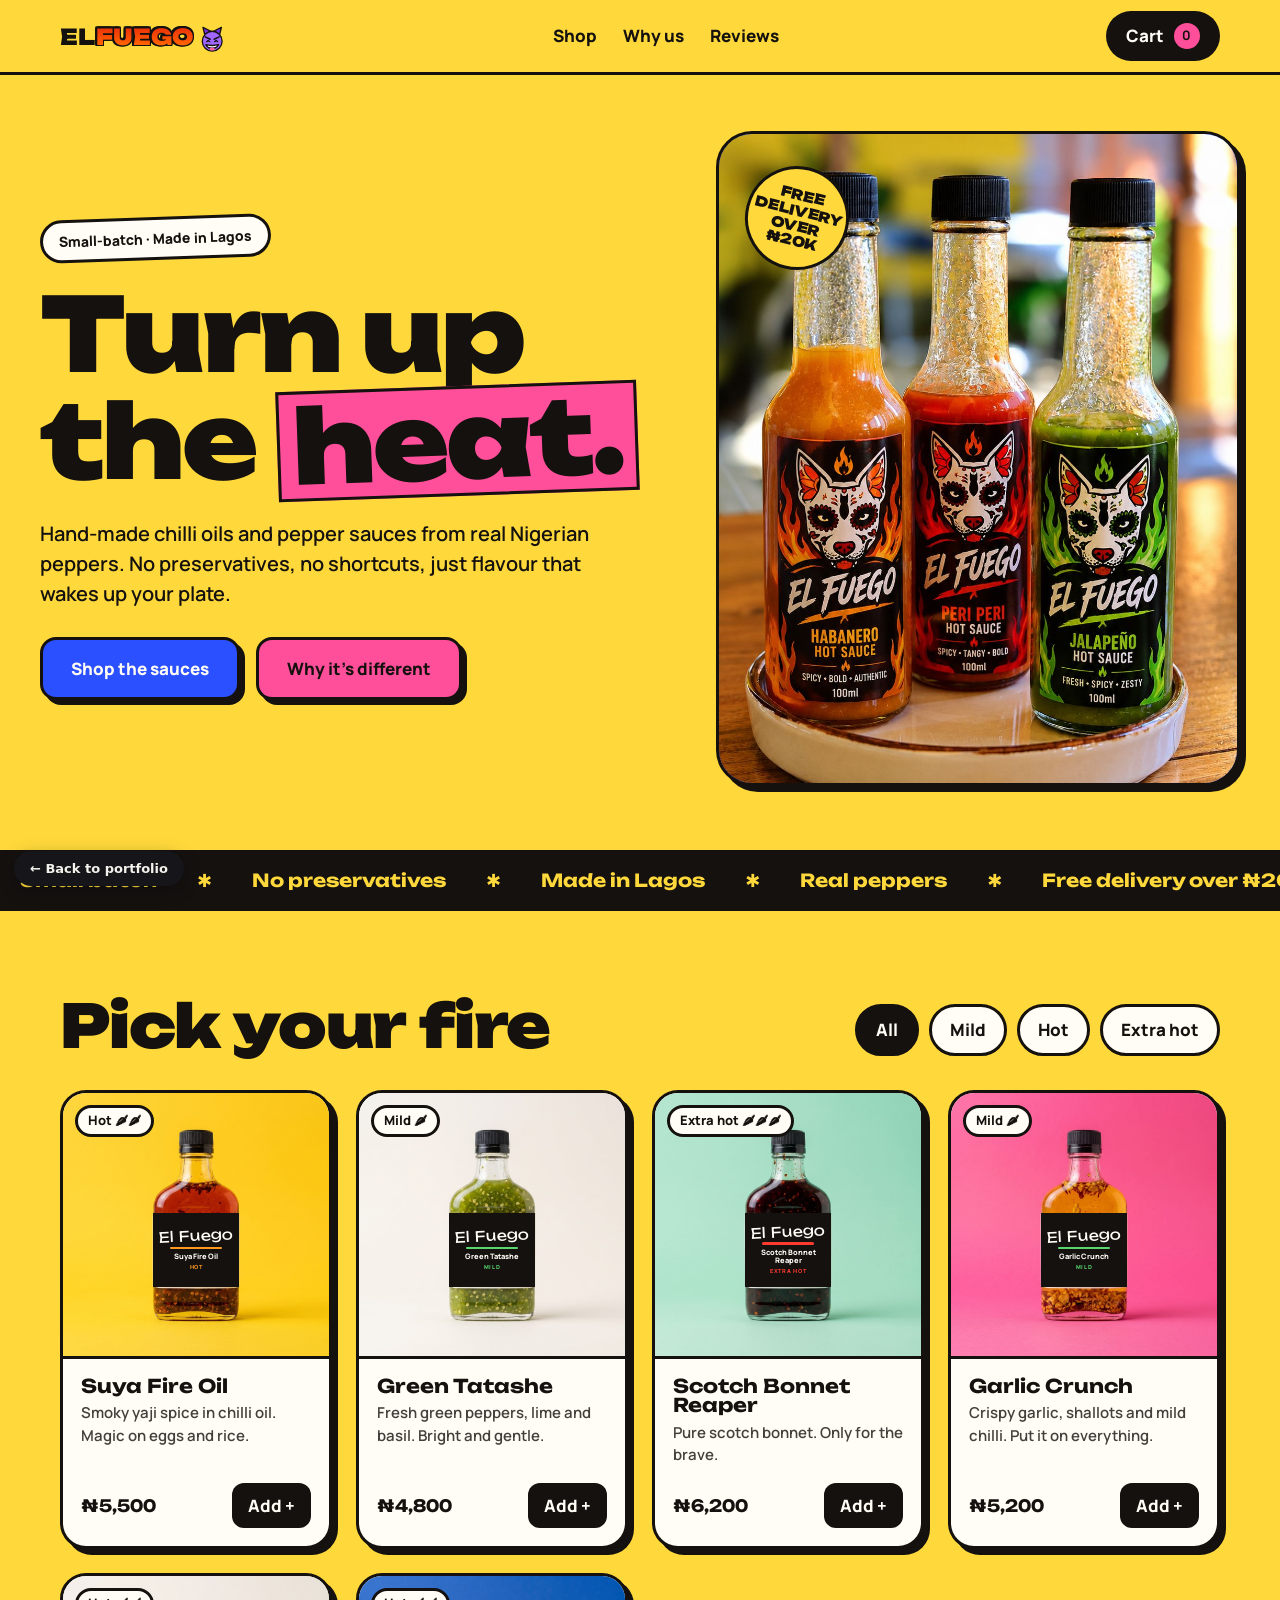
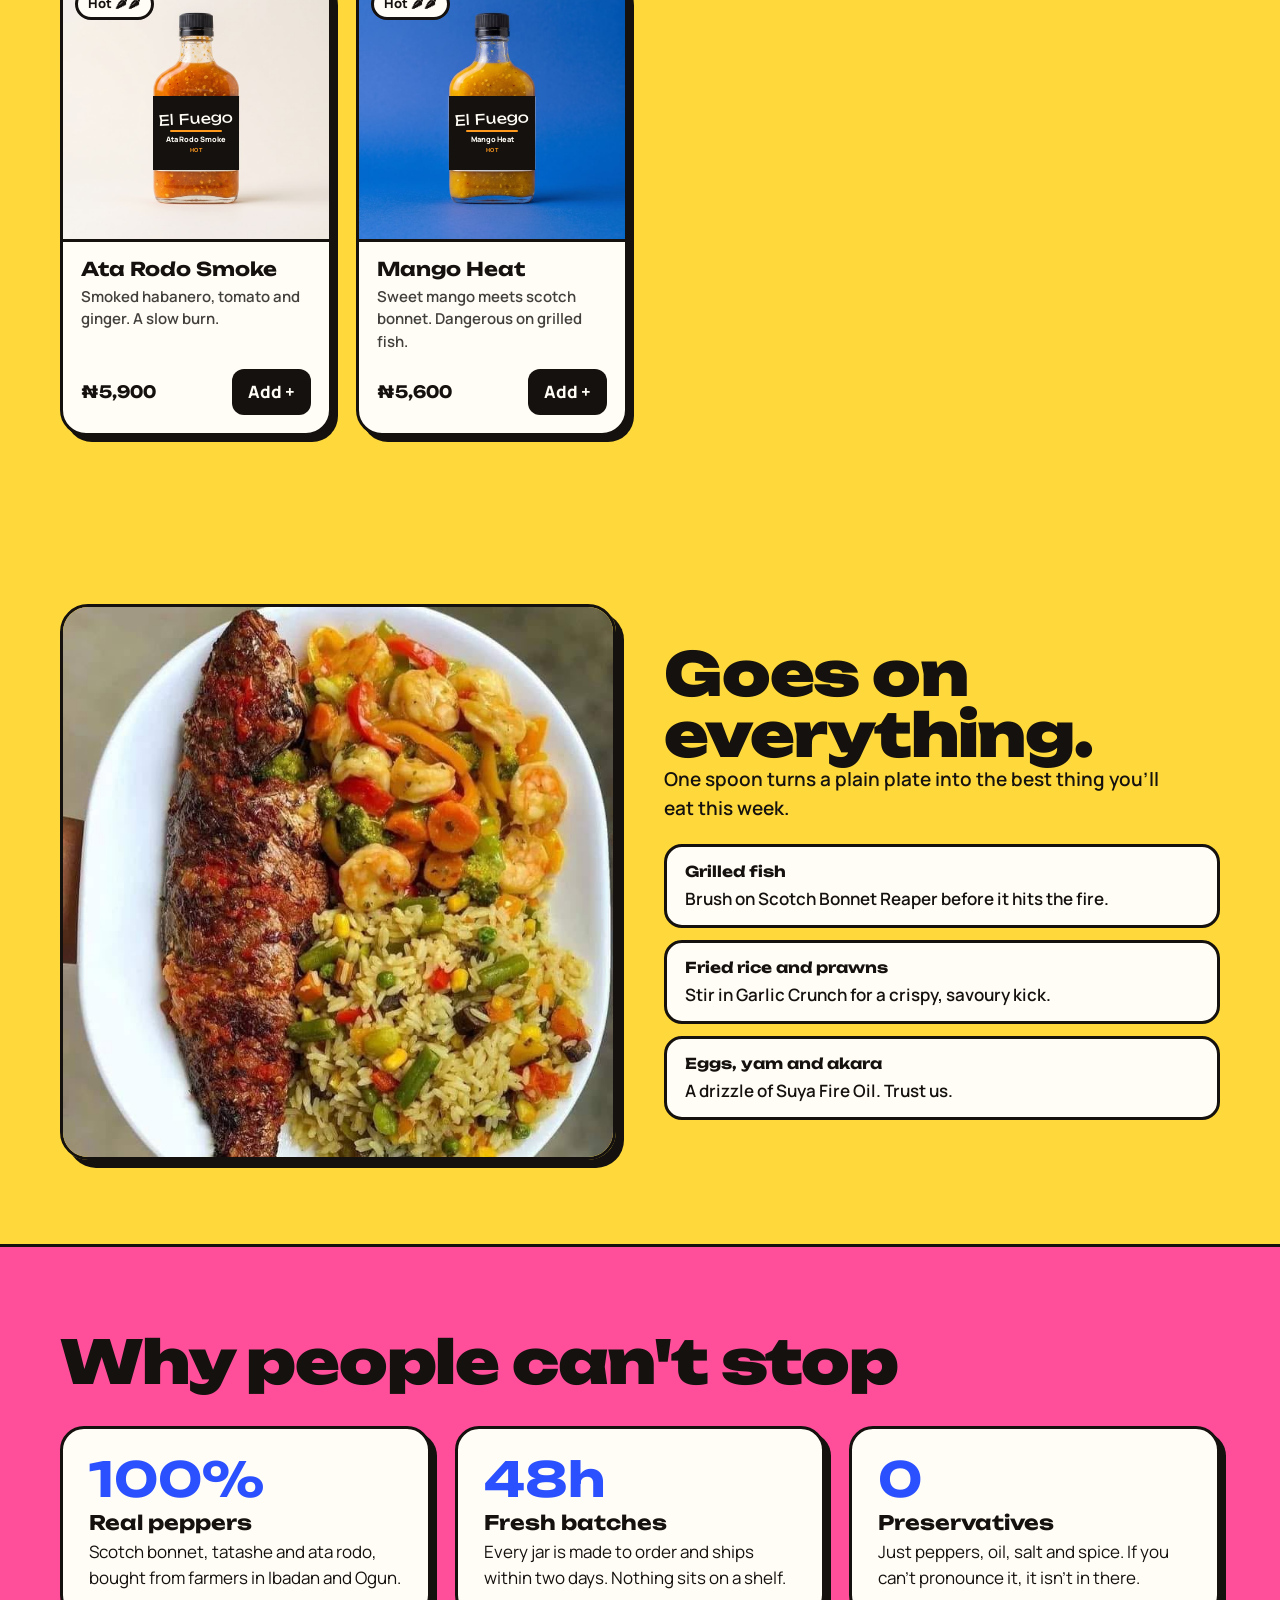
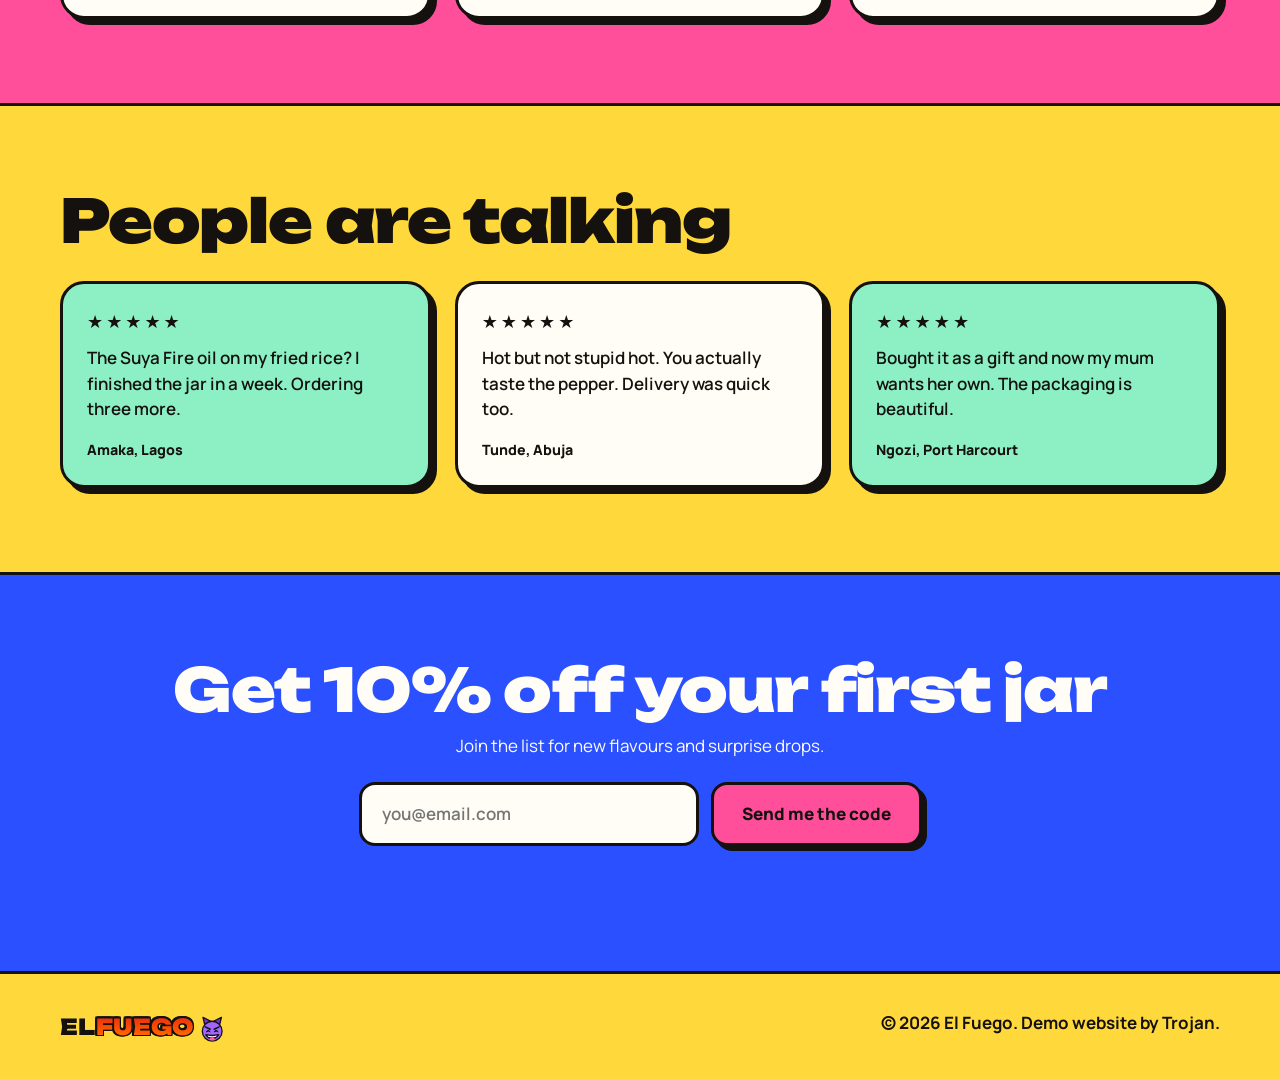
==== public/demos/el-fuego/index.html @ 7ba2b4c5 "Add websites section with three demo sites" ====
<!DOCTYPE html>
<html lang="en">
<head>
<meta name="robots" content="noindex, nofollow">
<meta charset="utf-8">
<meta name="viewport" content="width=device-width, initial-scale=1">
<title>El Fuego</title>
<link rel="preconnect" href="https://fonts.googleapis.com">
<link rel="preconnect" href="https://fonts.gstatic.com" crossorigin>
<link href="https://fonts.googleapis.com/css2?family=Unbounded:wght@500;700;900&family=Manrope:wght@400;600;800&family=Permanent+Marker&display=swap" rel="stylesheet">
<style>
/* Layout idea: loud sticker-style shop. Sunny yellow ground, hot pink and cobalt blocks, thick black outlines, working cart drawer. */
:root{
  --sun:#FFD93B; --pink:#FF4F9A; --cobalt:#2B50FF; --mint:#8CF0C4; --ink:#14110F; --white:#FFFDF5;
  --display:"Unbounded", system-ui, sans-serif; --body:"Manrope", system-ui, sans-serif;
  color-scheme:light;
}
*{box-sizing:border-box;margin:0;padding:0}
html{scroll-behavior:smooth}
body{background:var(--sun);color:var(--ink);font-family:var(--body);font-size:17px;line-height:1.5}
:focus-visible{outline:3px solid var(--cobalt);outline-offset:3px}
a{color:inherit}
.wrap{max-width:1200px;margin:0 auto;padding:0 20px}
h1,h2,h3{font-family:var(--display);line-height:1.02;text-wrap:balance}
.b{border:3px solid var(--ink)}
.shadow{box-shadow:6px 6px 0 var(--ink)}

header{position:sticky;top:0;z-index:30;background:var(--sun);border-bottom:3px solid var(--ink)}
.nav{display:flex;align-items:center;justify-content:space-between;height:72px;gap:12px}
.logo{font-family:var(--display);font-weight:900;font-size:22px;text-decoration:none}
.logo{display:inline-flex;align-items:flex-end;gap:0}
.logo span{background:linear-gradient(180deg,#E01B0C 0%,#FF5A00 22%,#FFB000 44%,#FF5A00 66%,#E01B0C 100%);background-size:100% 300%;-webkit-background-clip:text;background-clip:text;color:transparent;padding:0 .06em;filter:drop-shadow(1.4px 0 0 var(--ink)) drop-shadow(-1.4px 0 0 var(--ink)) drop-shadow(0 1.4px 0 var(--ink)) drop-shadow(0 -1.4px 0 var(--ink));animation:blaze 2.4s linear infinite}
@keyframes blaze{to{background-position:0 -300%}}
.demon{width:1.2em;height:1.2em;margin:0 0 .02em 4px;overflow:visible;animation:dshake 2.4s linear infinite;transform-origin:50% 80%}
@keyframes dshake{0%,50%{transform:rotate(0) translateY(0)}54%{transform:rotate(-7deg) translateY(-2px)}60%{transform:rotate(7deg) translateY(0)}66%{transform:rotate(-6deg) translateY(-2px)}72%{transform:rotate(5deg) translateY(0)}78%{transform:rotate(-3deg)}84%,100%{transform:rotate(0)}}
.nav ul{display:flex;gap:26px;list-style:none;font-weight:800}
.nav a{text-decoration:none}
.nav ul a:hover{text-decoration:underline;text-decoration-thickness:3px}
.cartbtn{background:var(--ink);color:var(--white);border:0;font:inherit;font-weight:800;padding:12px 20px;border-radius:999px;cursor:pointer;display:flex;gap:10px;align-items:center}
.cartbtn b{background:var(--pink);color:var(--ink);border-radius:999px;min-width:26px;height:26px;display:grid;place-items:center;font-size:13px}
.cartbtn.pop{animation:pop .35s}
@keyframes pop{50%{transform:scale(1.12) rotate(-3deg)}}

.hero{padding:56px 0 64px;display:grid;grid-template-columns:1.1fr .9fr;gap:36px;align-items:center}
.pill{display:inline-block;background:var(--white);padding:8px 16px;border-radius:999px;font-weight:800;font-size:14px;transform:rotate(-2deg)}
.hero h1{font-size:clamp(46px,8vw,104px);font-weight:900;margin:22px 0;letter-spacing:-.03em}
.hero h1 mark{background:var(--pink);color:var(--ink);padding:0 .12em;display:inline-block;transform:rotate(-2deg);border:3px solid var(--ink)}
.hero p{font-size:20px;max-width:44ch;margin-bottom:28px;font-weight:600}
.btn{display:inline-block;background:var(--cobalt);color:var(--white);font:inherit;font-weight:800;padding:16px 28px;border:3px solid var(--ink);border-radius:16px;text-decoration:none;cursor:pointer;box-shadow:5px 5px 0 var(--ink);transition:transform .15s, box-shadow .15s}
.btn:hover{transform:translate(-2px,-2px);box-shadow:8px 8px 0 var(--ink)}
.btn:active{transform:translate(3px,3px);box-shadow:2px 2px 0 var(--ink)}
.btn.pink{background:var(--pink);color:var(--ink)}
.stage{position:relative;aspect-ratio:4/5;background:var(--cobalt);border-radius:36px;display:grid;place-items:center;overflow:hidden}
.hero-photo{position:absolute;inset:0;width:100%;height:100%;object-fit:cover;object-position:50% 60%;transition:transform .6s}
.stage:hover .hero-photo{transform:scale(1.04)}
.burst{position:absolute;top:5%;left:5%;width:104px;height:104px;background:var(--sun);border:3px solid var(--ink);border-radius:50%;display:grid;place-items:center;text-align:center;font-family:var(--display);font-weight:900;font-size:14px;line-height:1.1;transform:rotate(14deg);z-index:3}

.ticker{background:var(--ink);color:var(--sun);overflow:hidden;white-space:nowrap;padding:14px 0;font-family:var(--display);font-weight:700;font-size:18px;border-block:3px solid var(--ink)}
.ticker div{display:inline-block;animation:slide 30s linear infinite}
.ticker span{margin:0 20px}
@keyframes slide{to{transform:translateX(-50%)}}

section{padding:84px 0}
.head{display:flex;justify-content:space-between;align-items:end;gap:20px;flex-wrap:wrap;margin-bottom:34px}
h2{font-size:clamp(32px,5vw,60px);font-weight:900;letter-spacing:-.02em}
.filters{display:flex;gap:10px;flex-wrap:wrap}
.chip{font:inherit;font-weight:800;color:var(--ink);padding:10px 18px;background:var(--white);border:3px solid var(--ink);border-radius:999px;cursor:pointer}
.chip[aria-pressed="true"]{background:var(--ink);color:var(--white)}

.grid{display:grid;grid-template-columns:repeat(auto-fill,minmax(260px,1fr));gap:24px}
.card{background:var(--white);border:3px solid var(--ink);border-radius:26px;overflow:hidden;box-shadow:6px 6px 0 var(--ink);display:flex;flex-direction:column;transition:transform .2s}
.card:hover{transform:translateY(-6px) rotate(-.6deg)}
.card .art{aspect-ratio:1;border-bottom:3px solid var(--ink);position:relative;overflow:hidden;container-type:inline-size}
.card .art img{width:100%;height:100%;object-fit:cover;display:block;transition:transform .5s}
.card:hover .art img{transform:scale(1.05)}
.plabel{position:absolute;left:33.9%;top:45.8%;width:32.4%;height:28%;display:flex;flex-direction:column;align-items:center;justify-content:center;text-align:center;gap:1.1cqw;background:#14110F;color:#FFFDF5;pointer-events:none;transition:transform .5s;overflow:hidden}
.card:hover .plabel{transform:scale(1.05)}
.plabel b{font-family:"Permanent Marker",var(--display);font-weight:400;font-size:5.4cqw;letter-spacing:.01em;line-height:1;transform:rotate(-3deg)}
.plabel i{display:block;width:60%;height:.9cqw;border-radius:1cqw}
.plabel span{font-weight:800;font-size:2.8cqw;line-height:1.1;padding:0 1cqw}
.plabel small{font-weight:800;font-size:2.1cqw;letter-spacing:.14em;text-transform:uppercase}
.heat{z-index:2;position:absolute;left:12px;top:12px;background:var(--white);border:3px solid var(--ink);border-radius:999px;padding:3px 10px;font-weight:800;font-size:13px}
.card .body{padding:18px;display:flex;flex-direction:column;gap:6px;flex:1}
.card h3{font-size:19px;font-weight:700}
.card p{font-size:15px;font-weight:600;opacity:.8;flex:1}
.row{display:flex;justify-content:space-between;align-items:center;margin-top:10px}
.price{font-family:var(--display);font-weight:700;font-variant-numeric:tabular-nums}
.add{background:var(--ink);color:var(--white);border:0;font:inherit;font-weight:800;padding:10px 16px;border-radius:12px;cursor:pointer}
.add:hover{background:var(--pink);color:var(--ink)}

.plate .grid2{display:grid;grid-template-columns:1fr 1fr;gap:48px;align-items:center}
.plate img{width:100%;height:auto;aspect-ratio:1;object-fit:cover;border:3px solid var(--ink);border-radius:28px;box-shadow:8px 8px 0 var(--ink);display:block}
.plate p.lead{font-weight:600;font-size:19px;max-width:42ch;margin-bottom:22px}
.pairs{list-style:none;display:grid;gap:12px}
.pairs li{background:var(--white);border:3px solid var(--ink);border-radius:18px;padding:14px 18px;font-weight:600}
.pairs b{font-family:var(--display);font-size:15px;display:block;margin-bottom:2px}
.why{background:var(--pink);border-block:3px solid var(--ink)}
.why .cols{display:grid;grid-template-columns:repeat(3,1fr);gap:24px;margin-top:34px}
.why .col{background:var(--white);border:3px solid var(--ink);border-radius:24px;padding:26px;box-shadow:6px 6px 0 var(--ink)}
.why .col b{font-family:var(--display);font-size:48px;display:block;color:var(--cobalt);line-height:1}
.why h3{font-size:20px;margin:10px 0 6px}

.reviews{display:grid;grid-template-columns:repeat(3,1fr);gap:24px;margin-top:30px}
.rev{background:var(--mint);border:3px solid var(--ink);border-radius:24px;padding:24px;box-shadow:6px 6px 0 var(--ink)}
.rev:nth-child(2){background:var(--white)}
.rev .stars{letter-spacing:3px;font-size:18px}
.rev p{margin:10px 0 14px;font-weight:600}
.rev small{font-weight:800}

.news{background:var(--cobalt);color:var(--white);border-block:3px solid var(--ink);text-align:center}
.news h2{margin-bottom:12px}
.news form{display:flex;gap:12px;justify-content:center;flex-wrap:wrap;margin-top:24px}
.news input{font:inherit;font-weight:600;padding:16px 20px;border:3px solid var(--ink);border-radius:16px;min-width:min(340px,100%);background:var(--white);color:var(--ink)}
.msg{margin-top:16px;font-weight:800;min-height:1.5em}

footer{padding:36px 0;font-weight:700}
footer .wrap{display:flex;justify-content:space-between;gap:16px;flex-wrap:wrap}

/* cart drawer */
.scrim{position:fixed;inset:0;background:rgba(20,17,15,.55);opacity:0;pointer-events:none;transition:.25s;z-index:40}
.scrim.on{opacity:1;pointer-events:auto}
.drawer{position:fixed;top:0;right:0;bottom:0;width:min(420px,100%);background:var(--white);border-left:3px solid var(--ink);z-index:50;transform:translateX(100%);transition:transform .3s;display:flex;flex-direction:column}
.drawer.on{transform:none}
.drawer header{position:static;display:flex;justify-content:space-between;align-items:center;padding:18px 20px;background:var(--pink)}
.drawer h2{font-size:24px}
.x{background:var(--ink);color:var(--white);border:0;width:38px;height:38px;border-radius:50%;font-size:18px;cursor:pointer}
.lines{flex:1;overflow:auto;padding:12px 20px}
.line{display:grid;grid-template-columns:56px 1fr auto;gap:12px;align-items:center;padding:14px 0;border-bottom:2px dashed var(--ink)}
.line .sw{width:56px;height:56px;border-radius:14px;border:3px solid var(--ink);overflow:hidden;background:var(--sun)}
.line .sw img{width:100%;height:100%;object-fit:cover;display:block;transform:scale(1.9);transform-origin:50% 54%}
.line b{display:block;font-size:15px}
.qty{display:flex;align-items:center;gap:8px;margin-top:4px}
.qty button{color:var(--ink);font:inherit;font-weight:800;line-height:1;width:26px;height:26px;border-radius:8px;border:2px solid var(--ink);background:var(--sun);font-weight:800;cursor:pointer}
.empty{padding:40px 0;text-align:center;font-weight:700}
.foot{padding:18px 20px;border-top:3px solid var(--ink);background:var(--sun)}
.tot{display:flex;justify-content:space-between;font-family:var(--display);font-weight:700;margin-bottom:14px}
.foot .btn{width:100%;text-align:center}
.thanks{margin-top:12px;font-weight:800;text-align:center}

@media (max-width:860px){
  .hero,.plate .grid2{grid-template-columns:1fr}
  .why .cols,.reviews{grid-template-columns:1fr}
  .nav ul{display:none}
  section{padding:56px 0}
}
@media (prefers-reduced-motion:reduce){*{animation:none!important;transition:none!important;scroll-behavior:auto!important}}
</style>
</head>
<body>
<header>
  <div class="wrap nav">
    <a class="logo" href="#top" aria-label="El Fuego">EL <span>FUEGO</span><svg class="demon" viewBox="0 0 40 40" aria-hidden="true"><path d="M9 14 L6 2 L18 8Z" fill="#7A2FE0" stroke="#14110F" stroke-width="2" stroke-linejoin="round"/><path d="M31 14 L34 2 L22 8Z" fill="#7A2FE0" stroke="#14110F" stroke-width="2" stroke-linejoin="round"/><circle cx="20" cy="23" r="15" fill="#A066FF" stroke="#14110F" stroke-width="2"/><path d="M9.5 16.5 L17 20 M30.5 16.5 L23 20" stroke="#14110F" stroke-width="2.3" stroke-linecap="round"/><path d="M12.1 23 Q14 20.5 15.9 23 Q14 25.5 12.1 23Z" fill="#14110F" stroke="#14110F" stroke-width="1.4" stroke-linejoin="round"><animate attributeName="d" dur="2.4s" repeatCount="indefinite" calcMode="spline" keyTimes="0;0.35;0.5;0.8;0.95;1" keySplines="0.45 0 0.2 1;0.45 0 0.2 1;0.45 0 0.2 1;0.45 0 0.2 1;0.45 0 0.2 1" values="M12.1 23 Q14 20.5 15.9 23 Q14 25.5 12.1 23Z;M12.1 23 Q14 20.5 15.9 23 Q14 25.5 12.1 23Z;M11 24 Q14 19.5 17 24 Q14 21.8 11 24Z;M11 24 Q14 19.5 17 24 Q14 21.8 11 24Z;M12.1 23 Q14 20.5 15.9 23 Q14 25.5 12.1 23Z;M12.1 23 Q14 20.5 15.9 23 Q14 25.5 12.1 23Z"/></path><path d="M24.1 23 Q26 20.5 27.9 23 Q26 25.5 24.1 23Z" fill="#14110F" stroke="#14110F" stroke-width="1.4" stroke-linejoin="round"><animate attributeName="d" dur="2.4s" repeatCount="indefinite" calcMode="spline" keyTimes="0;0.35;0.5;0.8;0.95;1" keySplines="0.45 0 0.2 1;0.45 0 0.2 1;0.45 0 0.2 1;0.45 0 0.2 1;0.45 0 0.2 1" values="M24.1 23 Q26 20.5 27.9 23 Q26 25.5 24.1 23Z;M24.1 23 Q26 20.5 27.9 23 Q26 25.5 24.1 23Z;M23 24 Q26 19.5 29 24 Q26 21.8 23 24Z;M23 24 Q26 19.5 29 24 Q26 21.8 23 24Z;M24.1 23 Q26 20.5 27.9 23 Q26 25.5 24.1 23Z;M24.1 23 Q26 20.5 27.9 23 Q26 25.5 24.1 23Z"/></path><path d="M11 29 Q20 35.5 29 29 Q20 35.5 11 29Z" fill="#2A0A3A" fill-opacity="0" stroke="#14110F" stroke-width="2.3" stroke-linejoin="round" stroke-linecap="round"><animate attributeName="d" dur="2.4s" repeatCount="indefinite" calcMode="spline" keyTimes="0;0.35;0.5;0.8;0.95;1" keySplines="0.45 0 0.2 1;0.45 0 0.2 1;0.45 0 0.2 1;0.45 0 0.2 1;0.45 0 0.2 1" values="M11 29 Q20 35.5 29 29 Q20 35.5 11 29Z;M11 29 Q20 35.5 29 29 Q20 35.5 11 29Z;M10.5 28.5 Q20 41 29.5 28.5 Q20 30.5 10.5 28.5Z;M10.5 28.5 Q20 41 29.5 28.5 Q20 30.5 10.5 28.5Z;M11 29 Q20 35.5 29 29 Q20 35.5 11 29Z;M11 29 Q20 35.5 29 29 Q20 35.5 11 29Z"/><animate attributeName="fill-opacity" dur="2.4s" repeatCount="indefinite" calcMode="spline" keyTimes="0;0.35;0.5;0.8;0.95;1" keySplines="0.45 0 0.2 1;0.45 0 0.2 1;0.45 0 0.2 1;0.45 0 0.2 1;0.45 0 0.2 1" values="0;0;1;1;0;0"/></path><path d="M13 29.6 Q20 32 27 29.6 L26 31.6 Q20 33.6 14 31.6Z" fill="#fff" opacity="0"><animate attributeName="opacity" dur="2.4s" repeatCount="indefinite" calcMode="spline" keyTimes="0;0.35;0.5;0.8;0.95;1" keySplines="0.45 0 0.2 1;0.45 0 0.2 1;0.45 0 0.2 1;0.45 0 0.2 1;0.45 0 0.2 1" values="0;0;1;1;0;0"/></path><ellipse cx="20" cy="35" rx="4.2" ry="2.2" fill="#FF5C9A" opacity="0"><animate attributeName="opacity" dur="2.4s" repeatCount="indefinite" calcMode="spline" keyTimes="0;0.35;0.5;0.8;0.95;1" keySplines="0.45 0 0.2 1;0.45 0 0.2 1;0.45 0 0.2 1;0.45 0 0.2 1;0.45 0 0.2 1" values="0;0;1;1;0;0"/></ellipse></svg></a>
    <ul>
      <li><a href="#shop">Shop</a></li>
      <li><a href="#why">Why us</a></li>
      <li><a href="#reviews">Reviews</a></li>
    </ul>
    <button class="cartbtn" id="openCart" aria-label="Open cart">Cart <b id="count">0</b></button>
  </div>
</header>

<main id="top">
<div class="wrap hero">
  <div>
    <span class="pill b">Small-batch · Made in Lagos</span>
    <h1>Turn up the <mark>heat.</mark></h1>
    <p>Hand-made chilli oils and pepper sauces from real Nigerian peppers. No preservatives, no shortcuts, just flavour that wakes up your plate.</p>
    <div style="display:flex;gap:16px;flex-wrap:wrap">
      <a class="btn" href="#shop">Shop the sauces</a>
      <a class="btn pink" href="#why">Why it's different</a>
    </div>
  </div>
  <div class="stage b shadow" aria-hidden="true">
    <div class="burst">FREE<br>DELIVERY<br>OVER ₦20K</div>
    <img class="hero-photo" src="img/hero.jpg" alt="Three El Fuego hot sauce bottles: habanero, peri peri and jalapeño" width="1000" height="1606" fetchpriority="high">
  </div>
</div>

<div class="ticker" aria-hidden="true"><div id="tick"></div></div>

<section id="shop">
  <div class="wrap">
    <div class="head">
      <h2>Pick your fire</h2>
      <div class="filters" id="filters">
        <button class="chip" aria-pressed="true" data-f="all">All</button>
        <button class="chip" aria-pressed="false" data-f="mild">Mild</button>
        <button class="chip" aria-pressed="false" data-f="hot">Hot</button>
        <button class="chip" aria-pressed="false" data-f="extra">Extra hot</button>
      </div>
    </div>
    <div class="grid" id="grid"></div>
  </div>
</section>

<section class="plate">
  <div class="wrap grid2">
    <img src="img/lifestyle.jpg" alt="Plate of grilled fish, prawns and fried rice" loading="lazy" width="1000" height="1000">
    <div>
      <h2>Goes on everything.</h2>
      <p class="lead">One spoon turns a plain plate into the best thing you'll eat this week.</p>
      <ul class="pairs">
        <li><b>Grilled fish</b>Brush on Scotch Bonnet Reaper before it hits the fire.</li>
        <li><b>Fried rice and prawns</b>Stir in Garlic Crunch for a crispy, savoury kick.</li>
        <li><b>Eggs, yam and akara</b>A drizzle of Suya Fire Oil. Trust us.</li>
      </ul>
    </div>
  </div>
</section>

<section class="why" id="why">
  <div class="wrap">
    <h2>Why people can't stop</h2>
    <div class="cols">
      <div class="col"><b>100%</b><h3>Real peppers</h3><p>Scotch bonnet, tatashe and ata rodo, bought from farmers in Ibadan and Ogun.</p></div>
      <div class="col"><b>48h</b><h3>Fresh batches</h3><p>Every jar is made to order and ships within two days. Nothing sits on a shelf.</p></div>
      <div class="col"><b>0</b><h3>Preservatives</h3><p>Just peppers, oil, salt and spice. If you can't pronounce it, it isn't in there.</p></div>
    </div>
  </div>
</section>

<section id="reviews">
  <div class="wrap">
    <h2>People are talking</h2>
    <div class="reviews">
      <div class="rev b"><div class="stars">★★★★★</div><p>The Suya Fire oil on my fried rice? I finished the jar in a week. Ordering three more.</p><small>Amaka, Lagos</small></div>
      <div class="rev b"><div class="stars">★★★★★</div><p>Hot but not stupid hot. You actually taste the pepper. Delivery was quick too.</p><small>Tunde, Abuja</small></div>
      <div class="rev b"><div class="stars">★★★★★</div><p>Bought it as a gift and now my mum wants her own. The packaging is beautiful.</p><small>Ngozi, Port Harcourt</small></div>
    </div>
  </div>
</section>

<section class="news">
  <div class="wrap">
    <h2>Get 10% off your first jar</h2>
    <p>Join the list for new flavours and surprise drops.</p>
    <form id="news">
      <input id="email" type="email" required placeholder="you@email.com" aria-label="Email address">
      <button class="btn pink" type="submit">Send me the code</button>
    </form>
    <div class="msg" id="msg" role="status"></div>
  </div>
</section>
</main>

<footer><div class="wrap"><a class="logo" href="#top" aria-label="El Fuego" style="color:var(--ink)">EL <span>FUEGO</span><svg class="demon" viewBox="0 0 40 40" aria-hidden="true"><path d="M9 14 L6 2 L18 8Z" fill="#7A2FE0" stroke="#14110F" stroke-width="2" stroke-linejoin="round"/><path d="M31 14 L34 2 L22 8Z" fill="#7A2FE0" stroke="#14110F" stroke-width="2" stroke-linejoin="round"/><circle cx="20" cy="23" r="15" fill="#A066FF" stroke="#14110F" stroke-width="2"/><path d="M9.5 16.5 L17 20 M30.5 16.5 L23 20" stroke="#14110F" stroke-width="2.3" stroke-linecap="round"/><path d="M12.1 23 Q14 20.5 15.9 23 Q14 25.5 12.1 23Z" fill="#14110F" stroke="#14110F" stroke-width="1.4" stroke-linejoin="round"><animate attributeName="d" dur="2.4s" repeatCount="indefinite" calcMode="spline" keyTimes="0;0.35;0.5;0.8;0.95;1" keySplines="0.45 0 0.2 1;0.45 0 0.2 1;0.45 0 0.2 1;0.45 0 0.2 1;0.45 0 0.2 1" values="M12.1 23 Q14 20.5 15.9 23 Q14 25.5 12.1 23Z;M12.1 23 Q14 20.5 15.9 23 Q14 25.5 12.1 23Z;M11 24 Q14 19.5 17 24 Q14 21.8 11 24Z;M11 24 Q14 19.5 17 24 Q14 21.8 11 24Z;M12.1 23 Q14 20.5 15.9 23 Q14 25.5 12.1 23Z;M12.1 23 Q14 20.5 15.9 23 Q14 25.5 12.1 23Z"/></path><path d="M24.1 23 Q26 20.5 27.9 23 Q26 25.5 24.1 23Z" fill="#14110F" stroke="#14110F" stroke-width="1.4" stroke-linejoin="round"><animate attributeName="d" dur="2.4s" repeatCount="indefinite" calcMode="spline" keyTimes="0;0.35;0.5;0.8;0.95;1" keySplines="0.45 0 0.2 1;0.45 0 0.2 1;0.45 0 0.2 1;0.45 0 0.2 1;0.45 0 0.2 1" values="M24.1 23 Q26 20.5 27.9 23 Q26 25.5 24.1 23Z;M24.1 23 Q26 20.5 27.9 23 Q26 25.5 24.1 23Z;M23 24 Q26 19.5 29 24 Q26 21.8 23 24Z;M23 24 Q26 19.5 29 24 Q26 21.8 23 24Z;M24.1 23 Q26 20.5 27.9 23 Q26 25.5 24.1 23Z;M24.1 23 Q26 20.5 27.9 23 Q26 25.5 24.1 23Z"/></path><path d="M11 29 Q20 35.5 29 29 Q20 35.5 11 29Z" fill="#2A0A3A" fill-opacity="0" stroke="#14110F" stroke-width="2.3" stroke-linejoin="round" stroke-linecap="round"><animate attributeName="d" dur="2.4s" repeatCount="indefinite" calcMode="spline" keyTimes="0;0.35;0.5;0.8;0.95;1" keySplines="0.45 0 0.2 1;0.45 0 0.2 1;0.45 0 0.2 1;0.45 0 0.2 1;0.45 0 0.2 1" values="M11 29 Q20 35.5 29 29 Q20 35.5 11 29Z;M11 29 Q20 35.5 29 29 Q20 35.5 11 29Z;M10.5 28.5 Q20 41 29.5 28.5 Q20 30.5 10.5 28.5Z;M10.5 28.5 Q20 41 29.5 28.5 Q20 30.5 10.5 28.5Z;M11 29 Q20 35.5 29 29 Q20 35.5 11 29Z;M11 29 Q20 35.5 29 29 Q20 35.5 11 29Z"/><animate attributeName="fill-opacity" dur="2.4s" repeatCount="indefinite" calcMode="spline" keyTimes="0;0.35;0.5;0.8;0.95;1" keySplines="0.45 0 0.2 1;0.45 0 0.2 1;0.45 0 0.2 1;0.45 0 0.2 1;0.45 0 0.2 1" values="0;0;1;1;0;0"/></path><path d="M13 29.6 Q20 32 27 29.6 L26 31.6 Q20 33.6 14 31.6Z" fill="#fff" opacity="0"><animate attributeName="opacity" dur="2.4s" repeatCount="indefinite" calcMode="spline" keyTimes="0;0.35;0.5;0.8;0.95;1" keySplines="0.45 0 0.2 1;0.45 0 0.2 1;0.45 0 0.2 1;0.45 0 0.2 1;0.45 0 0.2 1" values="0;0;1;1;0;0"/></path><ellipse cx="20" cy="35" rx="4.2" ry="2.2" fill="#FF5C9A" opacity="0"><animate attributeName="opacity" dur="2.4s" repeatCount="indefinite" calcMode="spline" keyTimes="0;0.35;0.5;0.8;0.95;1" keySplines="0.45 0 0.2 1;0.45 0 0.2 1;0.45 0 0.2 1;0.45 0 0.2 1;0.45 0 0.2 1" values="0;0;1;1;0;0"/></ellipse></svg></a><span>© 2026 El Fuego. Demo website by Trojan.</span></div></footer>

<div class="scrim" id="scrim"></div>
<aside class="drawer" id="drawer" aria-label="Shopping cart">
  <header><h2>Your cart</h2><button class="x" id="closeCart" aria-label="Close cart">✕</button></header>
  <div class="lines" id="lines"></div>
  <div class="foot">
    <div class="tot"><span>Total</span><span id="total">₦0</span></div>
    <button class="btn" id="checkout">Checkout</button>
    <div class="thanks" id="thanks" role="status"></div>
  </div>
</aside>

<script>
const P=[
 {f:"suya",id:1,n:"Suya Fire Oil",d:"Smoky yaji spice in chilli oil. Magic on eggs and rice.",p:5500,h:"hot",c:"#FF4F9A",bg:"#FFD93B"},
 {f:"tatashe",id:2,n:"Green Tatashe",d:"Fresh green peppers, lime and basil. Bright and gentle.",p:4800,h:"mild",c:"#2FBF71",bg:"#FFFDF5"},
 {f:"reaper",id:3,n:"Scotch Bonnet Reaper",d:"Pure scotch bonnet. Only for the brave.",p:6200,h:"extra",c:"#E02B1F",bg:"#8CF0C4"},
 {f:"garlic",id:4,n:"Garlic Crunch",d:"Crispy garlic, shallots and mild chilli. Put it on everything.",p:5200,h:"mild",c:"#F5A623",bg:"#FF4F9A"},
 {f:"ata",id:5,n:"Ata Rodo Smoke",d:"Smoked habanero, tomato and ginger. A slow burn.",p:5900,h:"hot",c:"#FF7A1A",bg:"#FFFDF5"},
 {f:"mango",id:6,n:"Mango Heat",d:"Sweet mango meets scotch bonnet. Dangerous on grilled fish.",p:5600,h:"hot",c:"#FFB400",bg:"#2B50FF"}
];
const HC={mild:"#5BD66F",hot:"#FF9A1F",extra:"#FF3B2F"};
const HL={mild:"Mild 🌶",hot:"Hot 🌶🌶",extra:"Extra hot 🌶🌶🌶"};
const naira=n=>"₦"+n.toLocaleString("en-NG");

const grid=document.getElementById('grid');
function render(f){
  grid.innerHTML=P.filter(x=>f==='all'||x.h===f).map(x=>`<article class="card"><div class="art" style="background:${x.bg}"><span class="heat">${HL[x.h]}</span><img src="img/${x.f}.jpg" alt="${x.n} sauce bottle" width="900" height="900" loading="lazy"><div class="plabel"><b>El Fuego</b><i style="background:${HC[x.h]}"></i><span>${x.n}</span><small style="color:${HC[x.h]}">${{mild:"Mild",hot:"Hot",extra:"Extra hot"}[x.h]}</small></div></div><div class="body"><h3>${x.n}</h3><p>${x.d}</p><div class="row"><span class="price">${naira(x.p)}</span><button class="add" data-id="${x.id}">Add +</button></div></div></article>`).join('');
}
render('all');
document.getElementById('filters').addEventListener('click',e=>{
  const b=e.target.closest('.chip');if(!b)return;
  document.querySelectorAll('.chip').forEach(c=>c.setAttribute('aria-pressed',c===b));
  render(b.dataset.f);
});

// ticker
const w=["Small batch","No preservatives","Made in Lagos","Real peppers","Free delivery over ₦20K","Fresh in 48 hours"];
const row=w.map(x=>`<span>${x}</span><span>✱</span>`).join('');
document.getElementById('tick').innerHTML=row+row+row+row;

// cart
let cart={};
const $=id=>document.getElementById(id);
function draw(){
  const ids=Object.keys(cart);
  const n=ids.reduce((s,i)=>s+cart[i],0);
  $('count').textContent=n;
  let t=0;
  $('lines').innerHTML=ids.length?ids.map(i=>{const x=P.find(p=>p.id==i);t+=x.p*cart[i];return `<div class="line"><div class="sw"><img src="img/${x.f}.jpg" alt=""></div><div><b>${x.n}</b><div class="qty"><button data-d="-1" data-id="${i}" aria-label="Less">−</button><span>${cart[i]}</span><button data-d="1" data-id="${i}" aria-label="More">+</button></div></div><b>${naira(x.p*cart[i])}</b></div>`}).join(''):`<div class="empty">Your cart is empty.<br>Go pick some fire.</div>`;
  $('total').textContent=naira(t);
}
function open(v){$('drawer').classList.toggle('on',v);$('scrim').classList.toggle('on',v)}
grid.addEventListener('click',e=>{
  const b=e.target.closest('.add');if(!b)return;
  cart[b.dataset.id]=(cart[b.dataset.id]||0)+1;draw();
  const cb=$('openCart');cb.classList.remove('pop');void cb.offsetWidth;cb.classList.add('pop');
});
$('lines').addEventListener('click',e=>{
  const b=e.target.closest('[data-d]');if(!b)return;
  const id=b.dataset.id;cart[id]+=+b.dataset.d;if(cart[id]<=0)delete cart[id];draw();
});
$('openCart').onclick=()=>open(true);$('closeCart').onclick=()=>open(false);$('scrim').onclick=()=>open(false);
document.addEventListener('keydown',e=>{if(e.key==='Escape')open(false)});
$('checkout').onclick=()=>{
  $('thanks').textContent=Object.keys(cart).length?"Demo only: no payment taken. In a real shop this goes to checkout.":"Add something first.";
};
$('news').addEventListener('submit',e=>{e.preventDefault();$('msg').textContent="Code FUEGO10 is yours. Check your inbox.";});
draw();
if(matchMedia('(prefers-reduced-motion: reduce)').matches)document.querySelectorAll('.demon').forEach(v=>{v.pauseAnimations();v.setCurrentTime(0)});
</script>
<a href="/#websites" id="back-to-portfolio" style="position:fixed;left:14px;bottom:14px;z-index:50;background:#16161a;color:#f4f2ec;font:600 13px/1 system-ui,sans-serif;padding:11px 16px;border-radius:999px;text-decoration:none;box-shadow:0 4px 18px rgba(0,0,0,.25)">&larr; Back to portfolio</a>
</body>
</html>
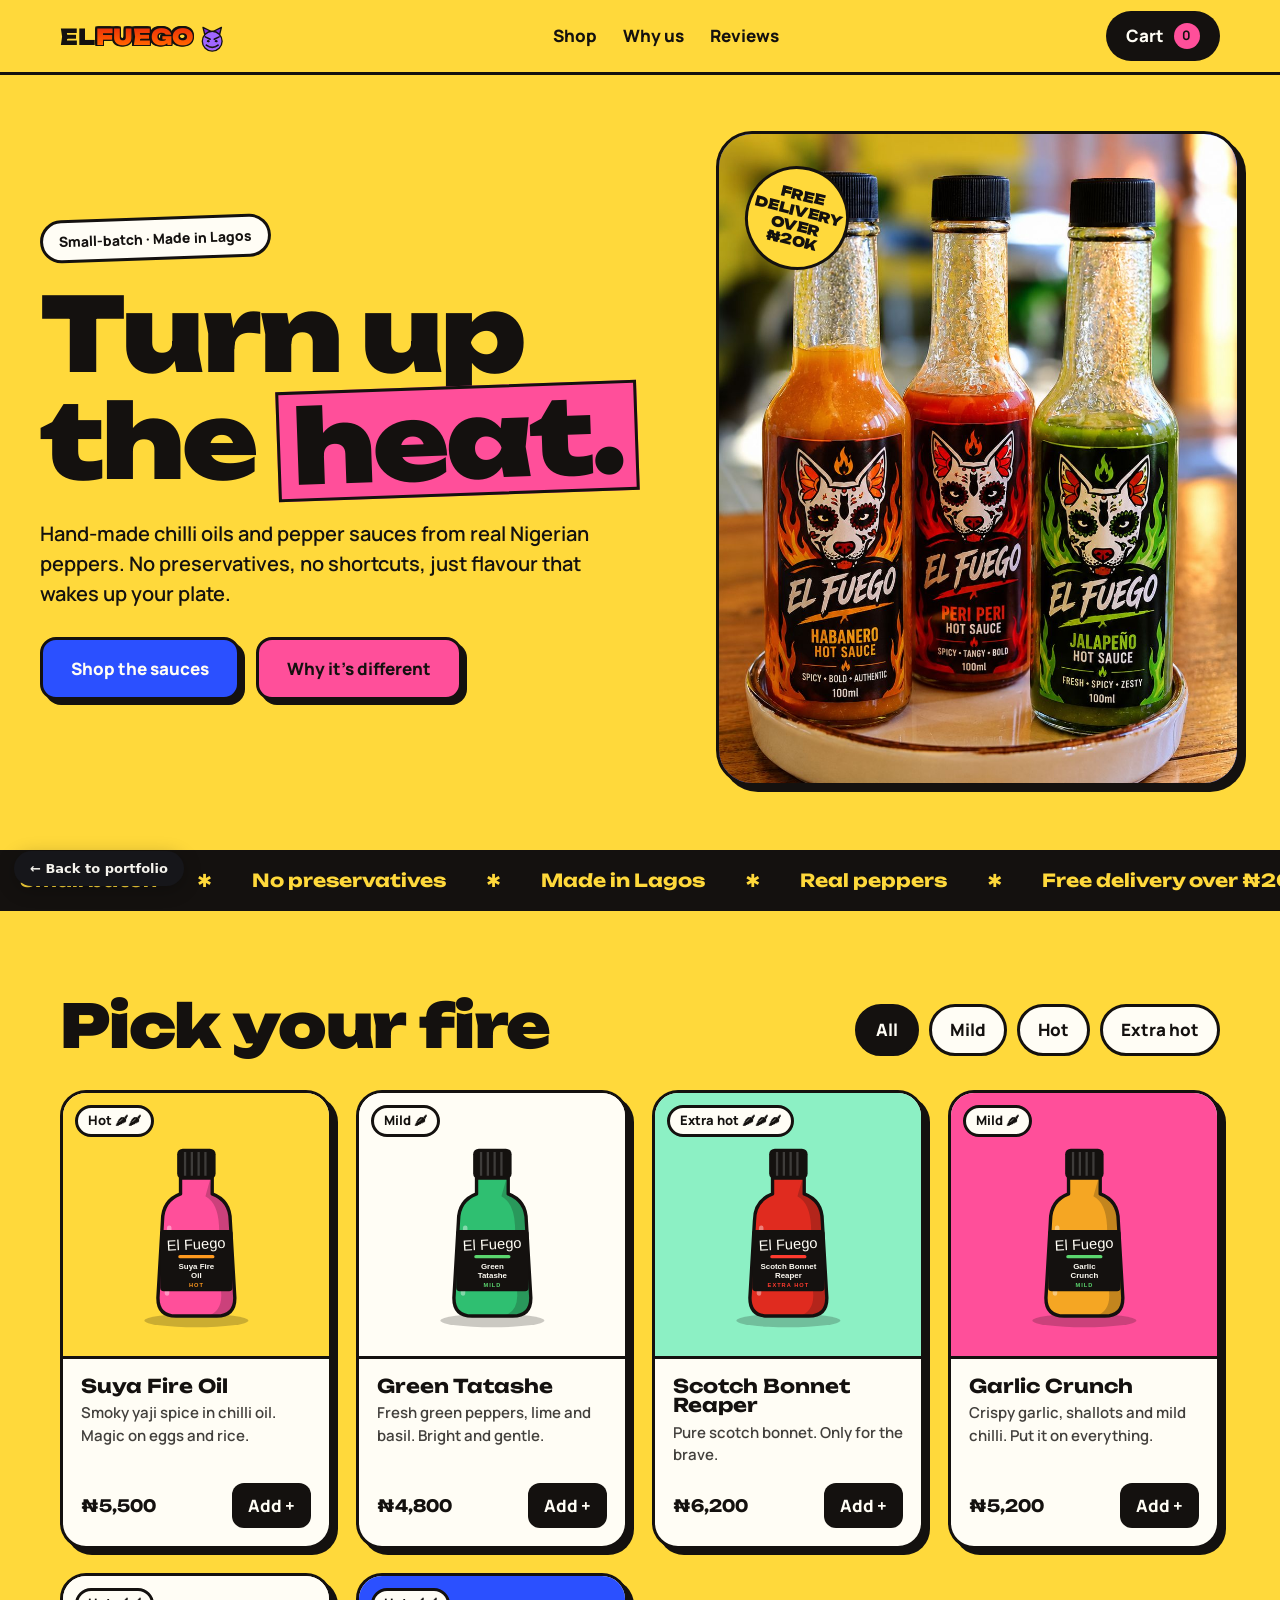
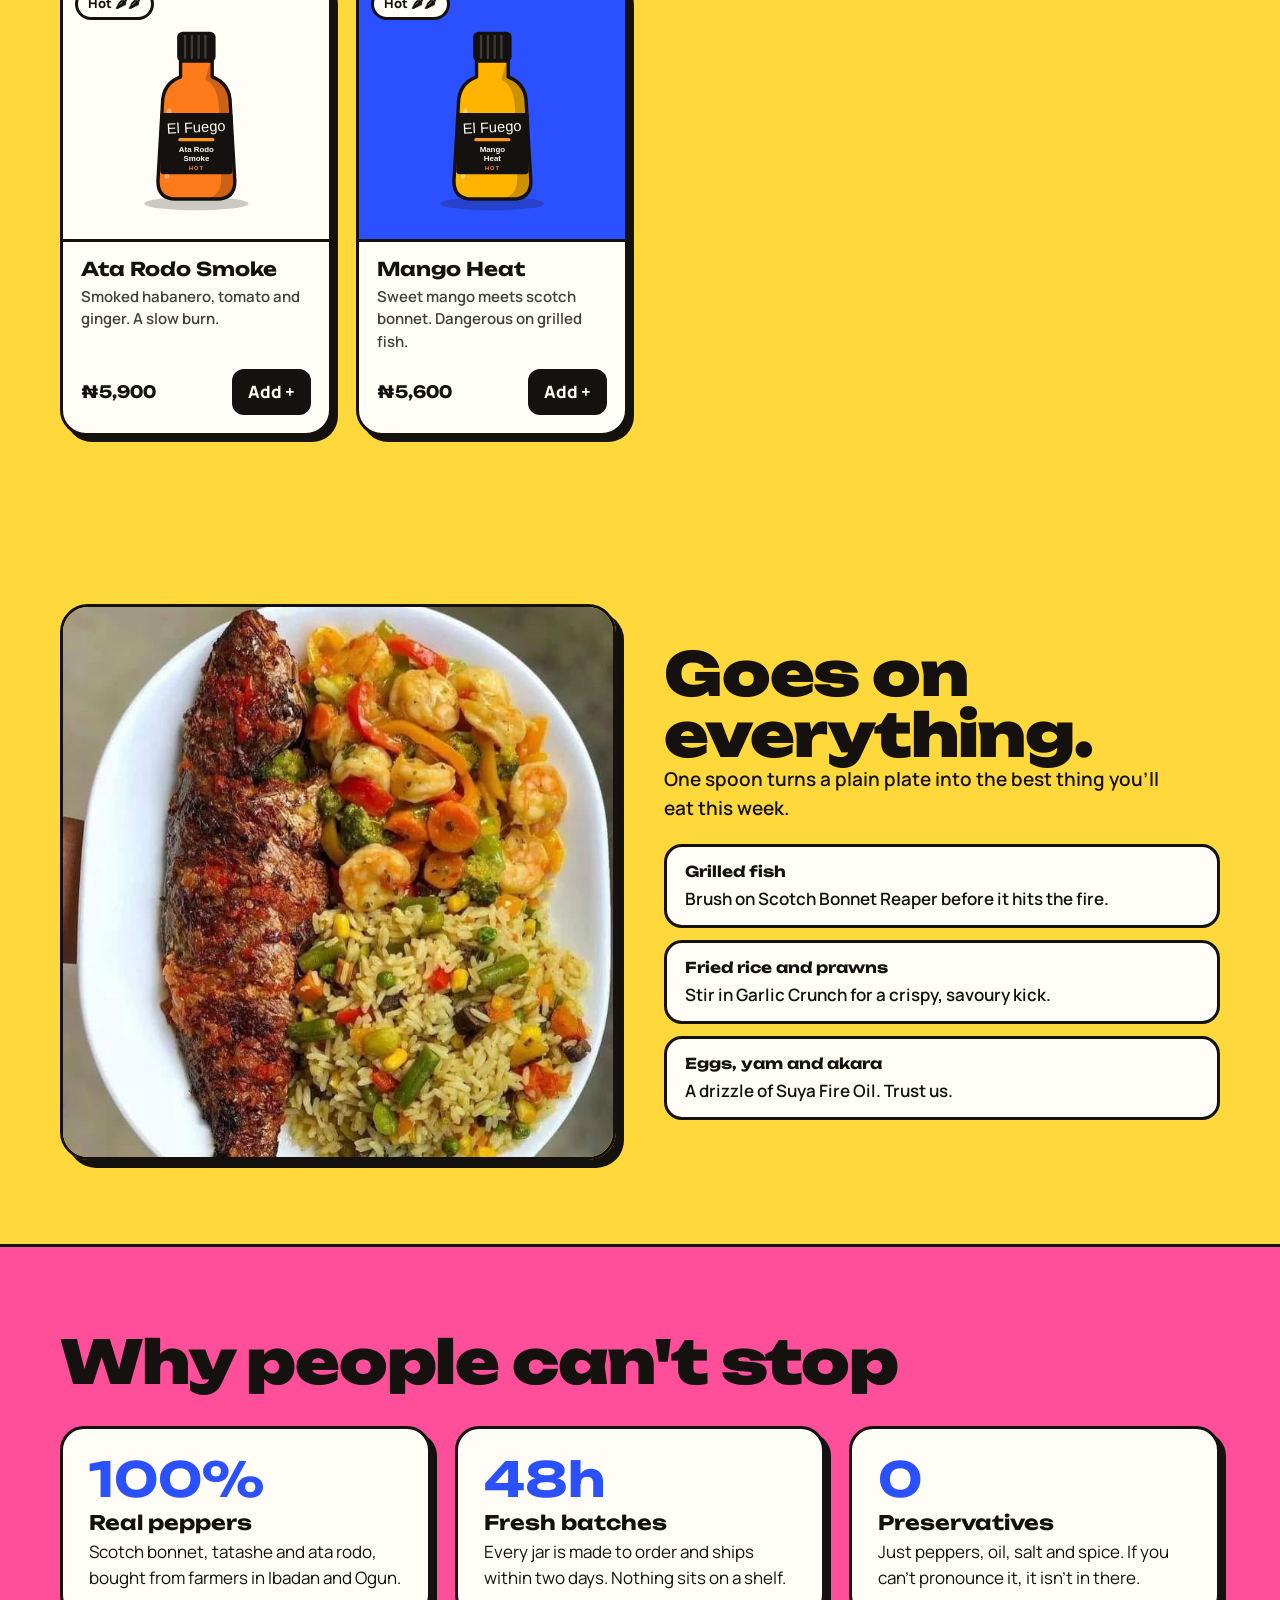
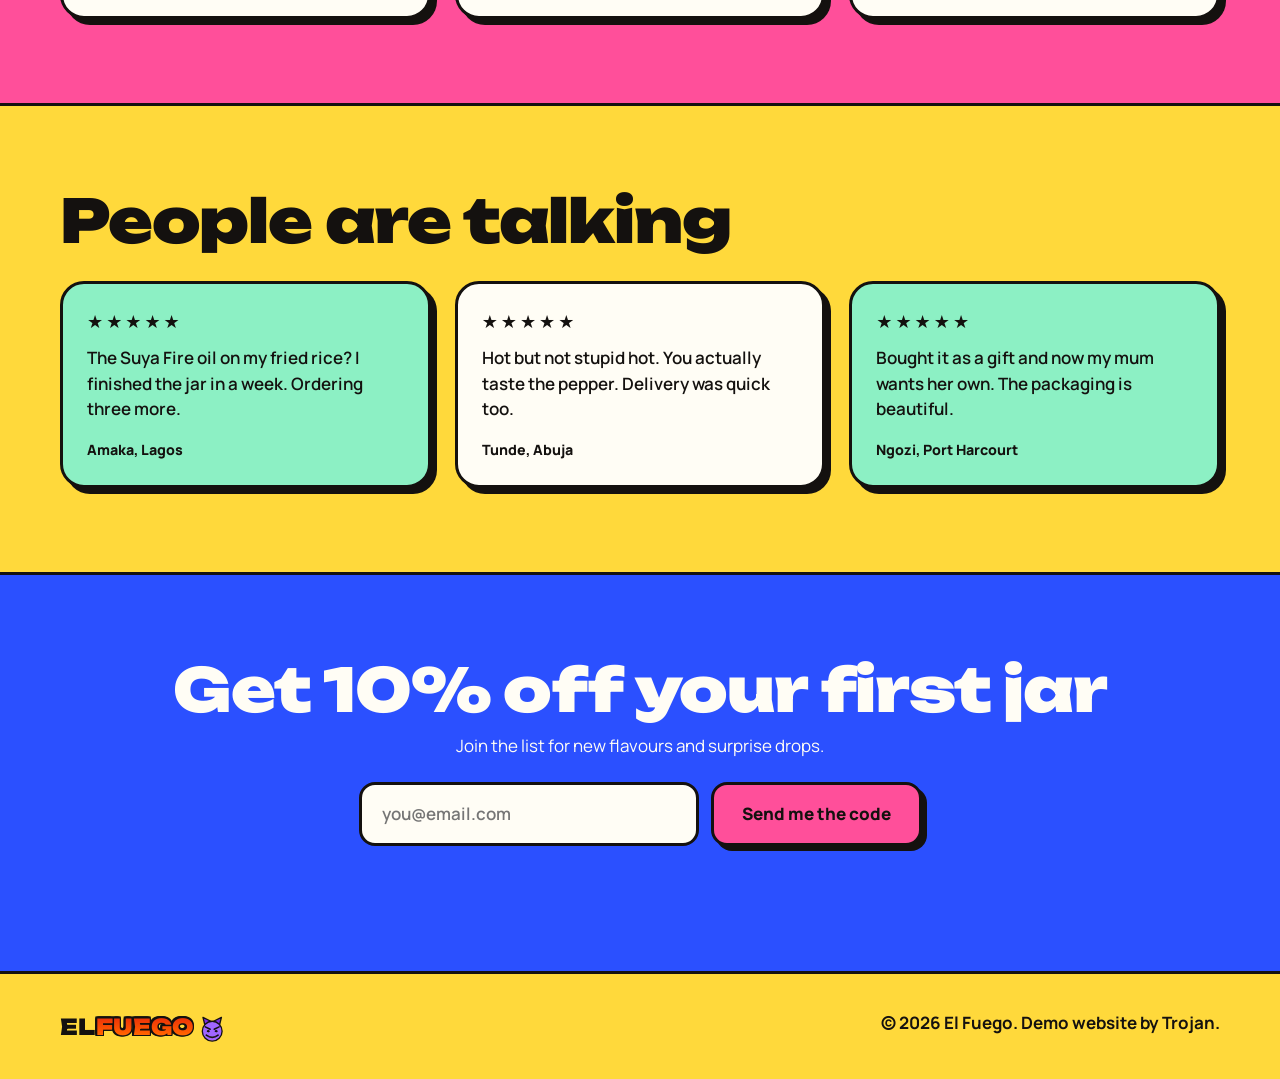
==== commit 6a67fcd4: "Redesign Kiln & Kettle and El Fuego demos Co-Authored-By: Claude Opus 5.5 <noreply@anthropic.com>" ====
--- a/public/demos/el-fuego/index.html
+++ b/public/demos/el-fuego/index.html
@@ -71,15 +71,13 @@
 .card{background:var(--white);border:3px solid var(--ink);border-radius:26px;overflow:hidden;box-shadow:6px 6px 0 var(--ink);display:flex;flex-direction:column;transition:transform .2s}
 .card:hover{transform:translateY(-6px) rotate(-.6deg)}
 .card .art{aspect-ratio:1;border-bottom:3px solid var(--ink);position:relative;overflow:hidden;container-type:inline-size}
+.card .art svg.bottle{width:86%;height:86%;position:absolute;left:7%;top:9%;overflow:visible}
+.card .bt{transform-origin:50% 100%;transition:transform .45s cubic-bezier(.2,.8,.2,1)}
+.card:hover .bt{transform:rotate(-4deg) translateY(-4px)}
+.line .sw svg{width:100%;height:100%;display:block;transform:scale(1.25);transform-origin:50% 60%}
 .card .art img{width:100%;height:100%;object-fit:cover;display:block;transition:transform .5s}
 .card:hover .art img{transform:scale(1.05)}
-.plabel{position:absolute;left:33.9%;top:45.8%;width:32.4%;height:28%;display:flex;flex-direction:column;align-items:center;justify-content:center;text-align:center;gap:1.1cqw;background:#14110F;color:#FFFDF5;pointer-events:none;transition:transform .5s;overflow:hidden}
-.card:hover .plabel{transform:scale(1.05)}
-.plabel b{font-family:"Permanent Marker",var(--display);font-weight:400;font-size:5.4cqw;letter-spacing:.01em;line-height:1;transform:rotate(-3deg)}
-.plabel i{display:block;width:60%;height:.9cqw;border-radius:1cqw}
-.plabel span{font-weight:800;font-size:2.8cqw;line-height:1.1;padding:0 1cqw}
-.plabel small{font-weight:800;font-size:2.1cqw;letter-spacing:.14em;text-transform:uppercase}
-.heat{z-index:2;position:absolute;left:12px;top:12px;background:var(--white);border:3px solid var(--ink);border-radius:999px;padding:3px 10px;font-weight:800;font-size:13px}
+.card .heat{z-index:2;position:absolute;left:12px;top:12px;background:var(--white);border:3px solid var(--ink);border-radius:999px;padding:3px 10px;font-weight:800;font-size:13px}
 .card .body{padding:18px;display:flex;flex-direction:column;gap:6px;flex:1}
 .card h3{font-size:19px;font-weight:700}
 .card p{font-size:15px;font-weight:600;opacity:.8;flex:1}
@@ -127,7 +125,6 @@
 .lines{flex:1;overflow:auto;padding:12px 20px}
 .line{display:grid;grid-template-columns:56px 1fr auto;gap:12px;align-items:center;padding:14px 0;border-bottom:2px dashed var(--ink)}
 .line .sw{width:56px;height:56px;border-radius:14px;border:3px solid var(--ink);overflow:hidden;background:var(--sun)}
-.line .sw img{width:100%;height:100%;object-fit:cover;display:block;transform:scale(1.9);transform-origin:50% 54%}
 .line b{display:block;font-size:15px}
 .qty{display:flex;align-items:center;gap:8px;margin-top:4px}
 .qty button{color:var(--ink);font:inherit;font-weight:800;line-height:1;width:26px;height:26px;border-radius:8px;border:2px solid var(--ink);background:var(--sun);font-weight:800;cursor:pointer}
@@ -267,11 +264,32 @@
 ];
 const HC={mild:"#5BD66F",hot:"#FF9A1F",extra:"#FF3B2F"};
 const HL={mild:"Mild 🌶",hot:"Hot 🌶🌶",extra:"Extra hot 🌶🌶🌶"};
+
+const HN={mild:"MILD",hot:"HOT",extra:"EXTRA HOT"};
+function bottle(x){
+  const words=x.n.split(" ");const mid=Math.ceil(words.length/2);
+  const l1=words.slice(0,mid).join(" "),l2=words.slice(mid).join(" ");
+  return `<svg viewBox="0 0 200 200" role="img" aria-label="${x.n} sauce bottle" class="bottle">
+  <ellipse cx="100" cy="180" rx="46" ry="6" fill="#14110F" opacity=".22"/>
+  <g class="bt">
+    <rect x="83" y="28" width="34" height="27" rx="5" fill="#14110F"/>
+    <path d="M90 31v21M96 31v21M102 31v21M108 31v21" stroke="#fff" stroke-opacity=".18" stroke-width="2"/>
+    <path d="M70 92Q70 74 86 68L86 54H114V68Q130 74 130 92L134 160Q134 176 118 176H82Q66 176 66 160Z" fill="${x.c}" stroke="#14110F" stroke-width="3" stroke-linejoin="round"/>
+    <path d="M112 56L114 68Q130 74 130 92L134 160Q134 176 118 176H110Q122 172 122 158L120 96Q119 76 108 70Z" fill="#14110F" opacity=".22"/>
+    <path d="M76 98L74 156" stroke="#fff" stroke-opacity=".4" stroke-width="4" stroke-linecap="round"/>
+    <rect x="68" y="100" width="64" height="54" rx="3" fill="#14110F"/>
+    <text x="100" y="117" text-anchor="middle" font-family="Permanent Marker, Impact, sans-serif" font-size="13" fill="#FFFDF5" transform="rotate(-3 100 117)">El Fuego</text>
+    <rect x="84" y="122" width="32" height="3" rx="1.5" fill="${HC[x.h]}"/>
+    <text x="100" y="134" text-anchor="middle" font-family="Inter, sans-serif" font-weight="800" font-size="7" fill="#FFFDF5">${l1}</text>
+    ${l2?`<text x="100" y="142" text-anchor="middle" font-family="Inter, sans-serif" font-weight="800" font-size="7" fill="#FFFDF5">${l2}</text>`:''}
+    <text x="100" y="150" text-anchor="middle" font-family="Inter, sans-serif" font-weight="800" font-size="5" letter-spacing=".9" fill="${HC[x.h]}">${HN[x.h]}</text>
+  </g></svg>`;
+}
 const naira=n=>"₦"+n.toLocaleString("en-NG");
 
 const grid=document.getElementById('grid');
 function render(f){
-  grid.innerHTML=P.filter(x=>f==='all'||x.h===f).map(x=>`<article class="card"><div class="art" style="background:${x.bg}"><span class="heat">${HL[x.h]}</span><img src="img/${x.f}.jpg" alt="${x.n} sauce bottle" width="900" height="900" loading="lazy"><div class="plabel"><b>El Fuego</b><i style="background:${HC[x.h]}"></i><span>${x.n}</span><small style="color:${HC[x.h]}">${{mild:"Mild",hot:"Hot",extra:"Extra hot"}[x.h]}</small></div></div><div class="body"><h3>${x.n}</h3><p>${x.d}</p><div class="row"><span class="price">${naira(x.p)}</span><button class="add" data-id="${x.id}">Add +</button></div></div></article>`).join('');
+  grid.innerHTML=P.filter(x=>f==='all'||x.h===f).map(x=>`<article class="card"><div class="art" style="background:${x.bg}"><span class="heat">${HL[x.h]}</span>${bottle(x)}</div><div class="body"><h3>${x.n}</h3><p>${x.d}</p><div class="row"><span class="price">${naira(x.p)}</span><button class="add" data-id="${x.id}">Add +</button></div></div></article>`).join('');
 }
 render('all');
 document.getElementById('filters').addEventListener('click',e=>{
@@ -293,7 +311,7 @@
   const n=ids.reduce((s,i)=>s+cart[i],0);
   $('count').textContent=n;
   let t=0;
-  $('lines').innerHTML=ids.length?ids.map(i=>{const x=P.find(p=>p.id==i);t+=x.p*cart[i];return `<div class="line"><div class="sw"><img src="img/${x.f}.jpg" alt=""></div><div><b>${x.n}</b><div class="qty"><button data-d="-1" data-id="${i}" aria-label="Less">−</button><span>${cart[i]}</span><button data-d="1" data-id="${i}" aria-label="More">+</button></div></div><b>${naira(x.p*cart[i])}</b></div>`}).join(''):`<div class="empty">Your cart is empty.<br>Go pick some fire.</div>`;
+  $('lines').innerHTML=ids.length?ids.map(i=>{const x=P.find(p=>p.id==i);t+=x.p*cart[i];return `<div class="line"><div class="sw">${bottle(x)}</div><div><b>${x.n}</b><div class="qty"><button data-d="-1" data-id="${i}" aria-label="Less">−</button><span>${cart[i]}</span><button data-d="1" data-id="${i}" aria-label="More">+</button></div></div><b>${naira(x.p*cart[i])}</b></div>`}).join(''):`<div class="empty">Your cart is empty.<br>Go pick some fire.</div>`;
   $('total').textContent=naira(t);
 }
 function open(v){$('drawer').classList.toggle('on',v);$('scrim').classList.toggle('on',v)}
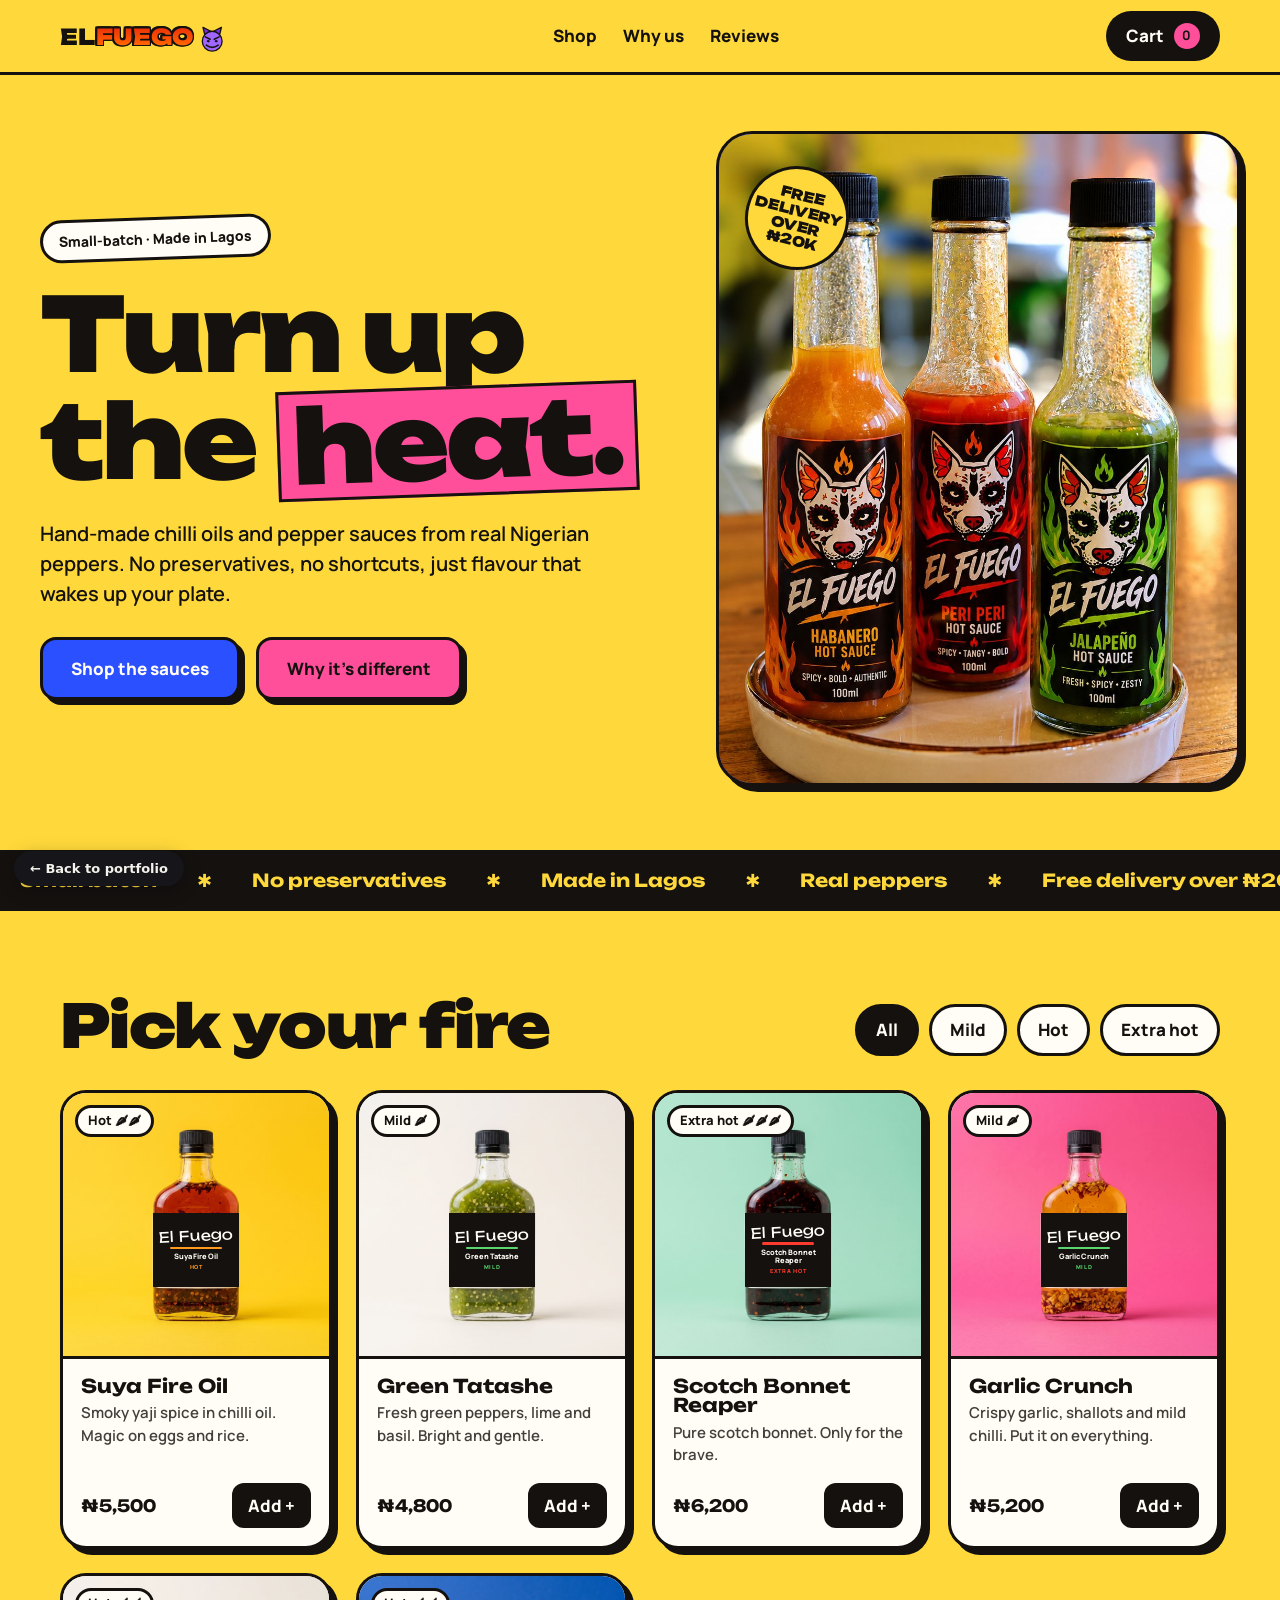
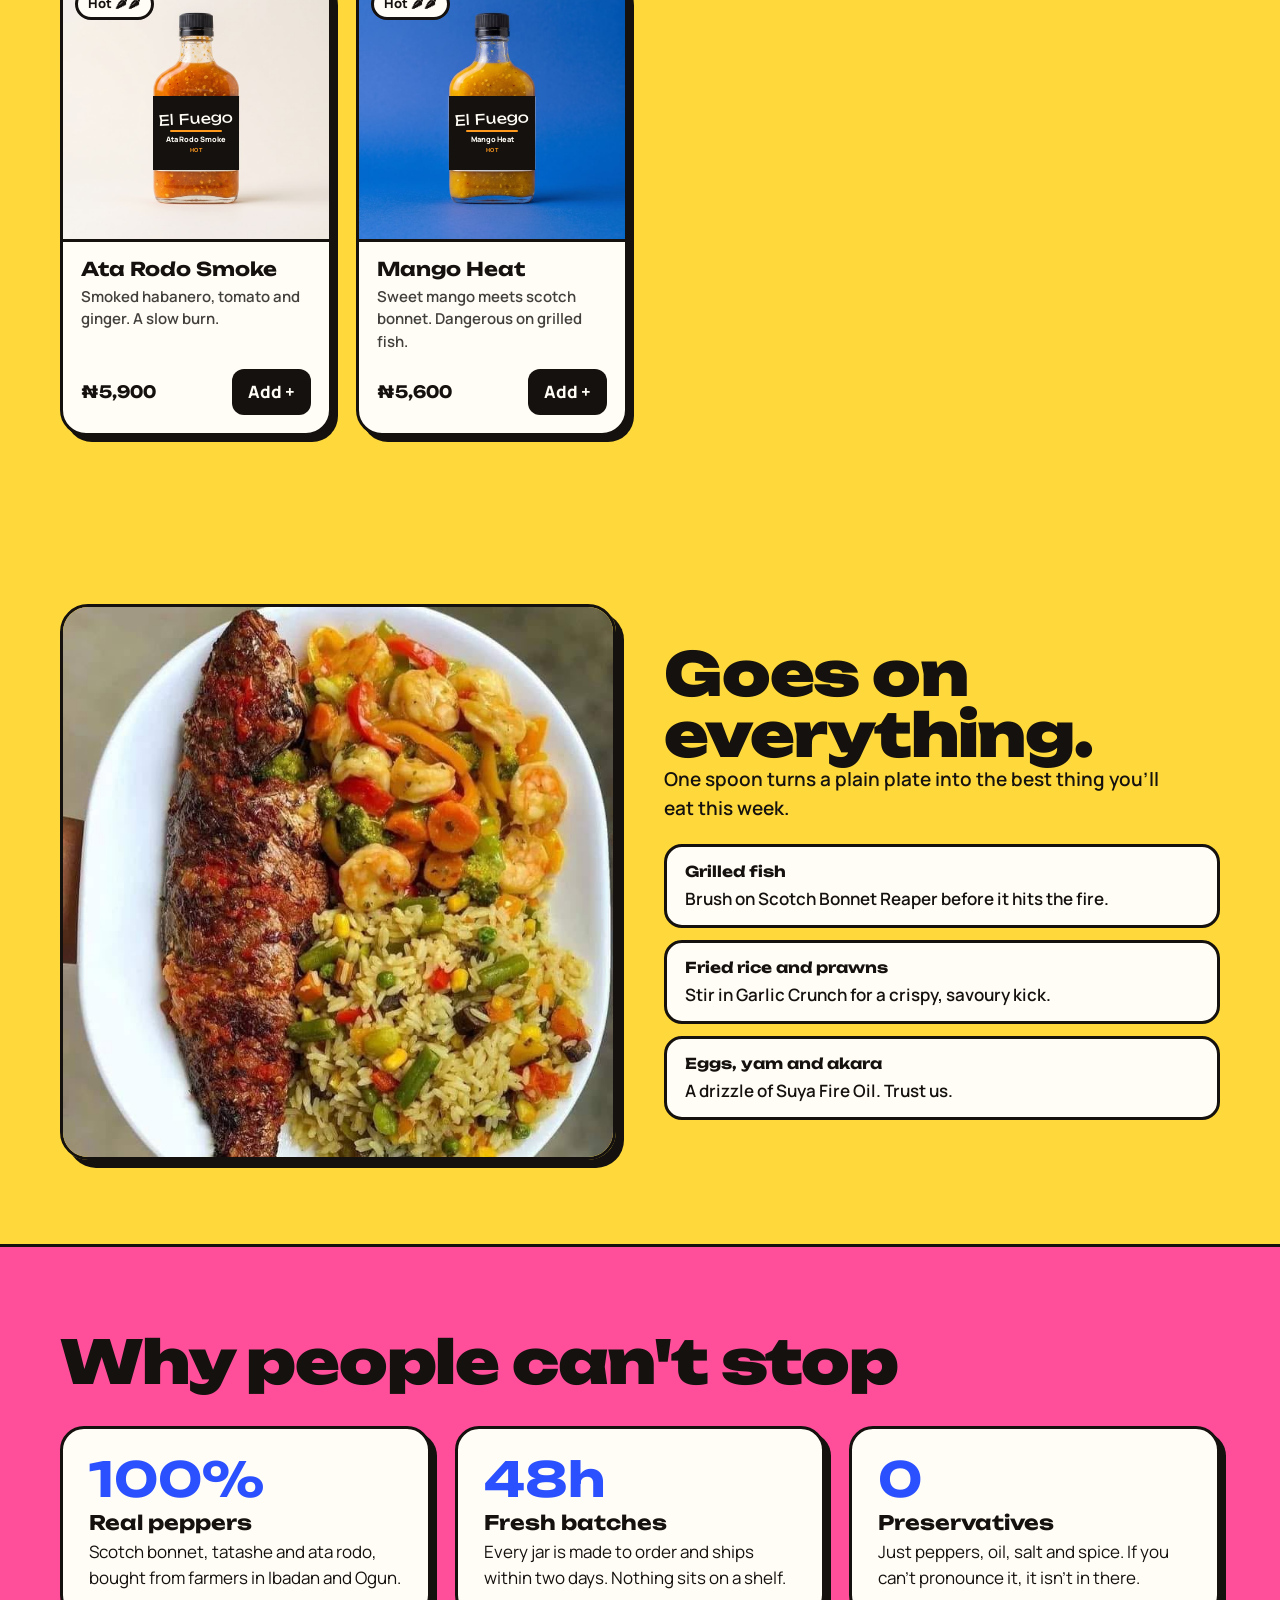
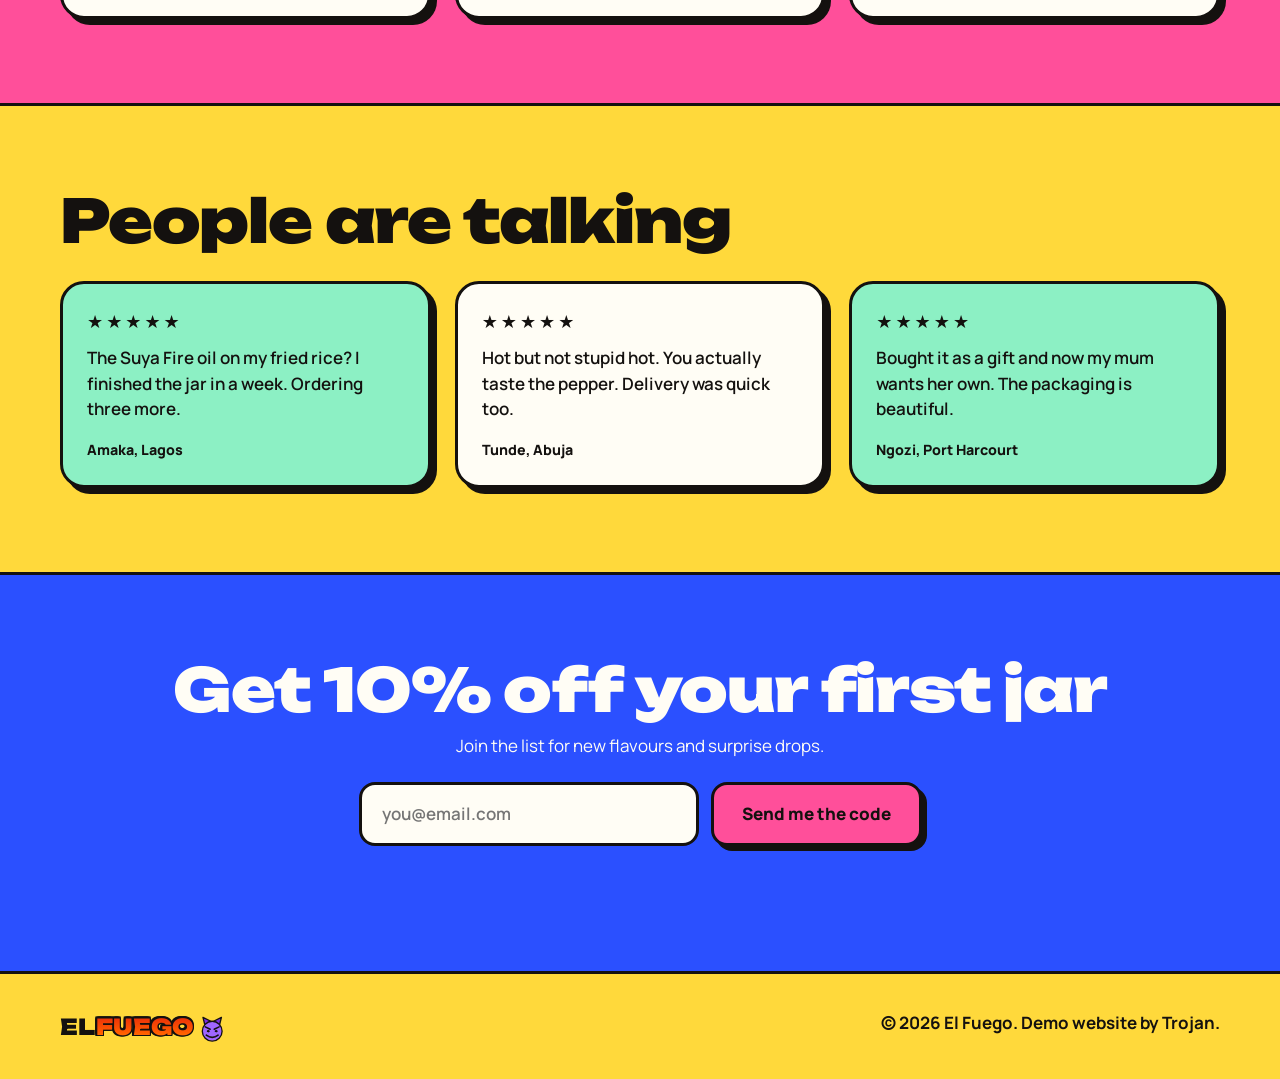
==== commit 7e0aa123: "Restore product photos on El Fuego demo Co-Authored-By: Claude Opus 5.5 <noreply@anthropic.com>" ====
--- a/public/demos/el-fuego/index.html
+++ b/public/demos/el-fuego/index.html
@@ -71,13 +71,15 @@
 .card{background:var(--white);border:3px solid var(--ink);border-radius:26px;overflow:hidden;box-shadow:6px 6px 0 var(--ink);display:flex;flex-direction:column;transition:transform .2s}
 .card:hover{transform:translateY(-6px) rotate(-.6deg)}
 .card .art{aspect-ratio:1;border-bottom:3px solid var(--ink);position:relative;overflow:hidden;container-type:inline-size}
-.card .art svg.bottle{width:86%;height:86%;position:absolute;left:7%;top:9%;overflow:visible}
-.card .bt{transform-origin:50% 100%;transition:transform .45s cubic-bezier(.2,.8,.2,1)}
-.card:hover .bt{transform:rotate(-4deg) translateY(-4px)}
-.line .sw svg{width:100%;height:100%;display:block;transform:scale(1.25);transform-origin:50% 60%}
 .card .art img{width:100%;height:100%;object-fit:cover;display:block;transition:transform .5s}
 .card:hover .art img{transform:scale(1.05)}
-.card .heat{z-index:2;position:absolute;left:12px;top:12px;background:var(--white);border:3px solid var(--ink);border-radius:999px;padding:3px 10px;font-weight:800;font-size:13px}
+.plabel{position:absolute;left:33.9%;top:45.8%;width:32.4%;height:28%;display:flex;flex-direction:column;align-items:center;justify-content:center;text-align:center;gap:1.1cqw;background:#14110F;color:#FFFDF5;pointer-events:none;transition:transform .5s;overflow:hidden}
+.card:hover .plabel{transform:scale(1.05)}
+.plabel b{font-family:"Permanent Marker",var(--display);font-weight:400;font-size:5.4cqw;letter-spacing:.01em;line-height:1;transform:rotate(-3deg)}
+.plabel i{display:block;width:60%;height:.9cqw;border-radius:1cqw}
+.plabel span{font-weight:800;font-size:2.8cqw;line-height:1.1;padding:0 1cqw}
+.plabel small{font-weight:800;font-size:2.1cqw;letter-spacing:.14em;text-transform:uppercase}
+.heat{z-index:2;position:absolute;left:12px;top:12px;background:var(--white);border:3px solid var(--ink);border-radius:999px;padding:3px 10px;font-weight:800;font-size:13px}
 .card .body{padding:18px;display:flex;flex-direction:column;gap:6px;flex:1}
 .card h3{font-size:19px;font-weight:700}
 .card p{font-size:15px;font-weight:600;opacity:.8;flex:1}
@@ -125,6 +127,7 @@
 .lines{flex:1;overflow:auto;padding:12px 20px}
 .line{display:grid;grid-template-columns:56px 1fr auto;gap:12px;align-items:center;padding:14px 0;border-bottom:2px dashed var(--ink)}
 .line .sw{width:56px;height:56px;border-radius:14px;border:3px solid var(--ink);overflow:hidden;background:var(--sun)}
+.line .sw img{width:100%;height:100%;object-fit:cover;display:block;transform:scale(1.9);transform-origin:50% 54%}
 .line b{display:block;font-size:15px}
 .qty{display:flex;align-items:center;gap:8px;margin-top:4px}
 .qty button{color:var(--ink);font:inherit;font-weight:800;line-height:1;width:26px;height:26px;border-radius:8px;border:2px solid var(--ink);background:var(--sun);font-weight:800;cursor:pointer}
@@ -264,32 +267,11 @@
 ];
 const HC={mild:"#5BD66F",hot:"#FF9A1F",extra:"#FF3B2F"};
 const HL={mild:"Mild 🌶",hot:"Hot 🌶🌶",extra:"Extra hot 🌶🌶🌶"};
-
-const HN={mild:"MILD",hot:"HOT",extra:"EXTRA HOT"};
-function bottle(x){
-  const words=x.n.split(" ");const mid=Math.ceil(words.length/2);
-  const l1=words.slice(0,mid).join(" "),l2=words.slice(mid).join(" ");
-  return `<svg viewBox="0 0 200 200" role="img" aria-label="${x.n} sauce bottle" class="bottle">
-  <ellipse cx="100" cy="180" rx="46" ry="6" fill="#14110F" opacity=".22"/>
-  <g class="bt">
-    <rect x="83" y="28" width="34" height="27" rx="5" fill="#14110F"/>
-    <path d="M90 31v21M96 31v21M102 31v21M108 31v21" stroke="#fff" stroke-opacity=".18" stroke-width="2"/>
-    <path d="M70 92Q70 74 86 68L86 54H114V68Q130 74 130 92L134 160Q134 176 118 176H82Q66 176 66 160Z" fill="${x.c}" stroke="#14110F" stroke-width="3" stroke-linejoin="round"/>
-    <path d="M112 56L114 68Q130 74 130 92L134 160Q134 176 118 176H110Q122 172 122 158L120 96Q119 76 108 70Z" fill="#14110F" opacity=".22"/>
-    <path d="M76 98L74 156" stroke="#fff" stroke-opacity=".4" stroke-width="4" stroke-linecap="round"/>
-    <rect x="68" y="100" width="64" height="54" rx="3" fill="#14110F"/>
-    <text x="100" y="117" text-anchor="middle" font-family="Permanent Marker, Impact, sans-serif" font-size="13" fill="#FFFDF5" transform="rotate(-3 100 117)">El Fuego</text>
-    <rect x="84" y="122" width="32" height="3" rx="1.5" fill="${HC[x.h]}"/>
-    <text x="100" y="134" text-anchor="middle" font-family="Inter, sans-serif" font-weight="800" font-size="7" fill="#FFFDF5">${l1}</text>
-    ${l2?`<text x="100" y="142" text-anchor="middle" font-family="Inter, sans-serif" font-weight="800" font-size="7" fill="#FFFDF5">${l2}</text>`:''}
-    <text x="100" y="150" text-anchor="middle" font-family="Inter, sans-serif" font-weight="800" font-size="5" letter-spacing=".9" fill="${HC[x.h]}">${HN[x.h]}</text>
-  </g></svg>`;
-}
 const naira=n=>"₦"+n.toLocaleString("en-NG");
 
 const grid=document.getElementById('grid');
 function render(f){
-  grid.innerHTML=P.filter(x=>f==='all'||x.h===f).map(x=>`<article class="card"><div class="art" style="background:${x.bg}"><span class="heat">${HL[x.h]}</span>${bottle(x)}</div><div class="body"><h3>${x.n}</h3><p>${x.d}</p><div class="row"><span class="price">${naira(x.p)}</span><button class="add" data-id="${x.id}">Add +</button></div></div></article>`).join('');
+  grid.innerHTML=P.filter(x=>f==='all'||x.h===f).map(x=>`<article class="card"><div class="art" style="background:${x.bg}"><span class="heat">${HL[x.h]}</span><img src="img/${x.f}.jpg" alt="${x.n} sauce bottle" width="900" height="900" loading="lazy"><div class="plabel"><b>El Fuego</b><i style="background:${HC[x.h]}"></i><span>${x.n}</span><small style="color:${HC[x.h]}">${{mild:"Mild",hot:"Hot",extra:"Extra hot"}[x.h]}</small></div></div><div class="body"><h3>${x.n}</h3><p>${x.d}</p><div class="row"><span class="price">${naira(x.p)}</span><button class="add" data-id="${x.id}">Add +</button></div></div></article>`).join('');
 }
 render('all');
 document.getElementById('filters').addEventListener('click',e=>{
@@ -311,7 +293,7 @@
   const n=ids.reduce((s,i)=>s+cart[i],0);
   $('count').textContent=n;
   let t=0;
-  $('lines').innerHTML=ids.length?ids.map(i=>{const x=P.find(p=>p.id==i);t+=x.p*cart[i];return `<div class="line"><div class="sw">${bottle(x)}</div><div><b>${x.n}</b><div class="qty"><button data-d="-1" data-id="${i}" aria-label="Less">−</button><span>${cart[i]}</span><button data-d="1" data-id="${i}" aria-label="More">+</button></div></div><b>${naira(x.p*cart[i])}</b></div>`}).join(''):`<div class="empty">Your cart is empty.<br>Go pick some fire.</div>`;
+  $('lines').innerHTML=ids.length?ids.map(i=>{const x=P.find(p=>p.id==i);t+=x.p*cart[i];return `<div class="line"><div class="sw"><img src="img/${x.f}.jpg" alt=""></div><div><b>${x.n}</b><div class="qty"><button data-d="-1" data-id="${i}" aria-label="Less">−</button><span>${cart[i]}</span><button data-d="1" data-id="${i}" aria-label="More">+</button></div></div><b>${naira(x.p*cart[i])}</b></div>`}).join(''):`<div class="empty">Your cart is empty.<br>Go pick some fire.</div>`;
   $('total').textContent=naira(t);
 }
 function open(v){$('drawer').classList.toggle('on',v);$('scrim').classList.toggle('on',v)}
